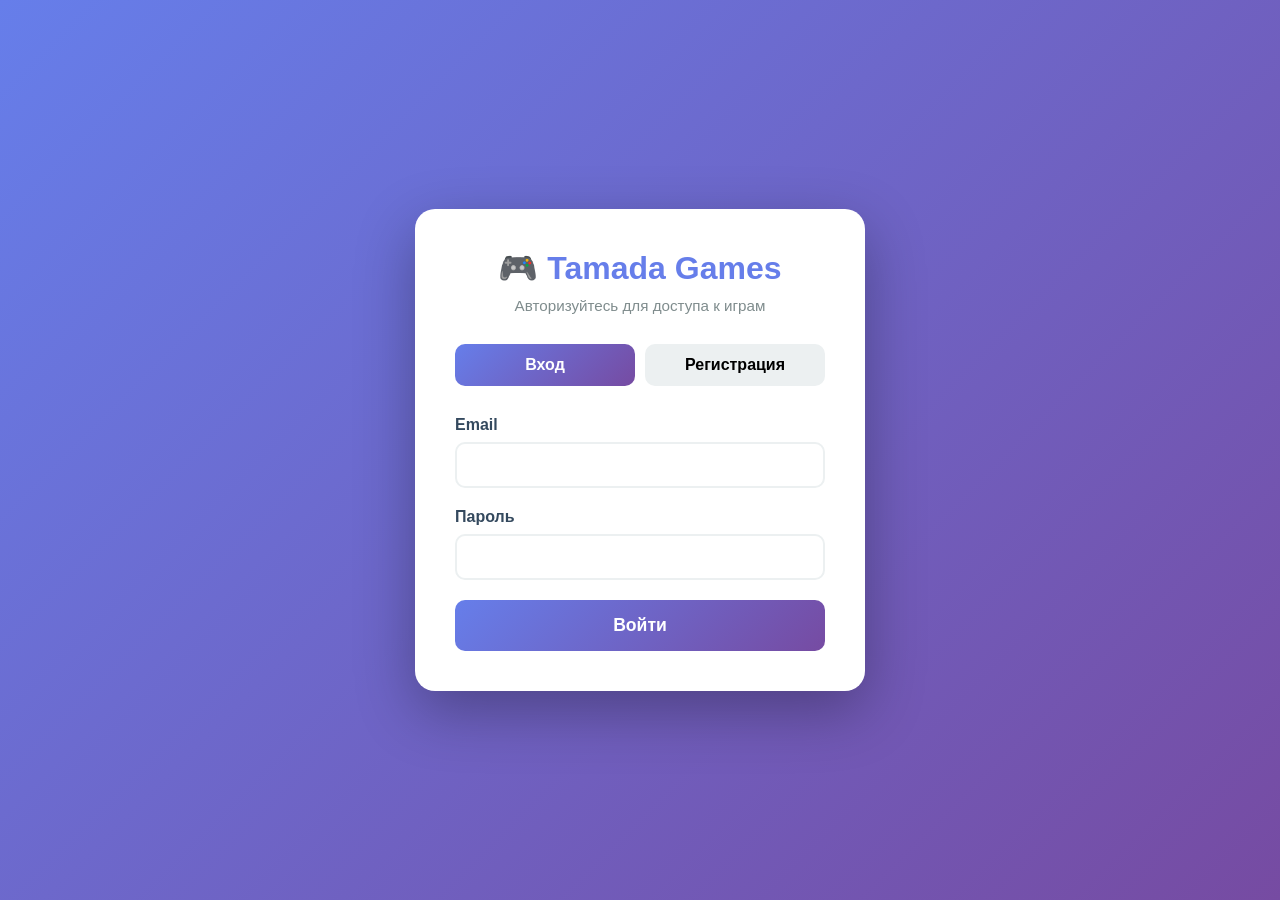
==== auth.html @ 8dcceb92 "Add files via upload" ====
<!DOCTYPE html>
<html lang="ru">
  <head>
    <meta charset="UTF-8" />
    <meta name="viewport" content="width=device-width, initial-scale=1.0" />
    <title>Авторизация - Tamada Games</title>
    <style>
      * {
        margin: 0;
        padding: 0;
        box-sizing: border-box;
      }

      body {
        font-family: "Segoe UI", Tahoma, Geneva, Verdana, sans-serif;
        background: linear-gradient(135deg, #667eea 0%, #764ba2 100%);
        min-height: 100vh;
        display: flex;
        align-items: center;
        justify-content: center;
        padding: 20px;
      }

      .auth-container {
        background: white;
        border-radius: 20px;
        box-shadow: 0 20px 60px rgba(0, 0, 0, 0.3);
        max-width: 450px;
        width: 100%;
        padding: 40px;
        animation: slideIn 0.5s ease-out;
      }

      @keyframes slideIn {
        from {
          opacity: 0;
          transform: translateY(-30px);
        }
        to {
          opacity: 1;
          transform: translateY(0);
        }
      }

      .logo {
        text-align: center;
        margin-bottom: 30px;
      }

      .logo h1 {
        color: #667eea;
        font-size: 2em;
        margin-bottom: 10px;
      }

      .logo p {
        color: #7f8c8d;
        font-size: 0.95em;
      }

      .tabs {
        display: flex;
        gap: 10px;
        margin-bottom: 30px;
      }

      .tab {
        flex: 1;
        padding: 12px;
        border: none;
        background: #ecf0f1;
        border-radius: 10px;
        cursor: pointer;
        font-size: 1em;
        font-weight: 600;
        transition: all 0.3s;
      }

      .tab.active {
        background: linear-gradient(135deg, #667eea 0%, #764ba2 100%);
        color: white;
      }

      .form-group {
        margin-bottom: 20px;
      }

      .form-group label {
        display: block;
        margin-bottom: 8px;
        color: #34495e;
        font-weight: 600;
      }

      .form-group input {
        width: 100%;
        padding: 12px 15px;
        border: 2px solid #ecf0f1;
        border-radius: 10px;
        font-size: 1em;
        transition: border 0.3s;
      }

      .form-group input:focus {
        outline: none;
        border-color: #667eea;
      }

      .btn {
        width: 100%;
        padding: 15px;
        border: none;
        border-radius: 10px;
        background: linear-gradient(135deg, #667eea 0%, #764ba2 100%);
        color: white;
        font-size: 1.1em;
        font-weight: 600;
        cursor: pointer;
        transition: transform 0.3s;
      }

      .btn:hover {
        transform: translateY(-2px);
      }

      .btn:disabled {
        opacity: 0.6;
        cursor: not-allowed;
      }

      .error-message {
        background: #ff6b6b;
        color: white;
        padding: 12px;
        border-radius: 10px;
        margin-bottom: 20px;
        display: none;
      }

      .success-message {
        background: #51cf66;
        color: white;
        padding: 12px;
        border-radius: 10px;
        margin-bottom: 20px;
        display: none;
      }

      .hidden {
        display: none;
      }

      .debug-info {
        margin-top: 20px;
        padding: 10px;
        background: #f8f9fa;
        border-radius: 5px;
        font-size: 0.9em;
        display: none;
      }
    </style>
  </head>
  <body>
    <div class="auth-container" id="authContainer">
      <div class="logo">
        <h1>🎮 Tamada Games</h1>
        <p>Авторизуйтесь для доступа к играм</p>
      </div>

      <div class="tabs">
        <button class="tab active" onclick="switchTab('login')">Вход</button>
        <button class="tab" onclick="switchTab('register')">Регистрация</button>
      </div>

      <div id="errorMessage" class="error-message"></div>
      <div id="successMessage" class="success-message"></div>

      <form id="loginForm" onsubmit="handleLogin(event)">
        <div class="form-group">
          <label>Email</label>
          <input type="email" id="loginEmail" required />
        </div>
        <div class="form-group">
          <label>Пароль</label>
          <input type="password" id="loginPassword" required />
        </div>
        <button type="submit" class="btn">Войти</button>
      </form>

      <form id="registerForm" class="hidden" onsubmit="handleRegister(event)">
        <div class="form-group">
          <label>Имя (необязательно)</label>
          <input type="text" id="registerName" />
        </div>
        <div class="form-group">
          <label>Email</label>
          <input type="email" id="registerEmail" required />
        </div>
        <div class="form-group">
          <label>Пароль</label>
          <input type="password" id="registerPassword" required minlength="6" />
        </div>
        <button type="submit" class="btn">Зарегистрироваться</button>
      </form>

      <div id="debugInfo" class="debug-info"></div>
    </div>

    <script src="global/scripts/auth.js"></script>
    <script>
      const API_URL = "/api";
      console.log("Auth page loaded, API_URL:", API_URL);

      // Show debug info
      function showDebug(message) {
        const debugDiv = document.getElementById("debugInfo");
        debugDiv.style.display = "block";
        debugDiv.innerHTML += message + "<br>";
        console.log(message);
      }

      window.onload = async () => {
        console.log("Window loaded");
        const token =
          localStorage.getItem("token") || sessionStorage.getItem("token");

        if (token) {
          console.log("Token found, verifying...");
          try {
            const response = await fetch(`${API_URL}/auth/verify.php`, {
              method: "GET",
              headers: {
                Authorization: `Bearer ${token}`,
                "Content-Type": "application/json",
              },
              credentials: "include",
            });

            console.log("Verify response status:", response.status);

            if (response.ok) {
              const data = await response.json();
              console.log("Verify response:", data);

              if (data.success) {
                console.log("Token valid, redirecting...");
                window.location.href = "/index.html";
                return;
              }
            }

            console.log("Token invalid, clearing...");
            localStorage.removeItem("token");
            sessionStorage.removeItem("token");
          } catch (error) {
            console.error("Token verification error:", error);
            localStorage.removeItem("token");
            sessionStorage.removeItem("token");
          }
        } else {
          console.log("No token found");
        }
      };

      function switchTab(tab) {
        const loginForm = document.getElementById("loginForm");
        const registerForm = document.getElementById("registerForm");
        const tabs = document.querySelectorAll(".tab");

        tabs.forEach((t) => t.classList.remove("active"));

        if (tab === "login") {
          loginForm.classList.remove("hidden");
          registerForm.classList.add("hidden");
          tabs[0].classList.add("active");
        } else {
          loginForm.classList.add("hidden");
          registerForm.classList.remove("hidden");
          tabs[1].classList.add("active");
        }

        clearMessages();
      }

      function showError(message) {
        console.error("Error:", message);
        const errorDiv = document.getElementById("errorMessage");
        errorDiv.textContent = message;
        errorDiv.style.display = "block";
        setTimeout(() => {
          errorDiv.style.display = "none";
        }, 5000);
      }

      function showSuccess(message) {
        console.log("Success:", message);
        const successDiv = document.getElementById("successMessage");
        successDiv.textContent = message;
        successDiv.style.display = "block";
        setTimeout(() => {
          successDiv.style.display = "none";
        }, 5000);
      }

      function clearMessages() {
        document.getElementById("errorMessage").style.display = "none";
        document.getElementById("successMessage").style.display = "none";
      }

      async function handleRegister(event) {
        event.preventDefault();
        clearMessages();
        console.log("Register form submitted");

        const name = document.getElementById("registerName").value;
        const email = document.getElementById("registerEmail").value;
        const password = document.getElementById("registerPassword").value;

        console.log("Registration data:", { name, email, password: "***" });

        try {
          const response = await fetch(`${API_URL}/auth/register.php`, {
            method: "POST",
            headers: {
              "Content-Type": "application/json",
            },
            body: JSON.stringify({ name, email, password }),
          });

          console.log("Register response status:", response.status);
          const data = await response.json();
          console.log("Register response data:", data);

          if (response.ok && data.success) {
            showSuccess("Регистрация успешна! Теперь войдите в систему.");
            setTimeout(() => {
              switchTab("login");
              document.getElementById("loginEmail").value = email;
            }, 2000);
          } else {
            showError(data.message || "Ошибка регистрации");
          }
        } catch (error) {
          console.error("Registration error:", error);
          showError("Ошибка сервера. Проверьте подключение.");
        }
      }

      async function handleLogin(event) {
        event.preventDefault();
        clearMessages();
        console.log("Login form submitted");

        const email = document.getElementById("loginEmail").value;
        const password = document.getElementById("loginPassword").value;

        console.log("Login data:", { email, password: "***" });

        try {
          const response = await fetch(`${API_URL}/auth/login.php`, {
            method: "POST",
            headers: {
              "Content-Type": "application/json",
            },
            credentials: "include",
            body: JSON.stringify({ email, password }),
          });

          console.log("Login response status:", response.status);
          const data = await response.json();
          console.log("Login response data:", data);

          if (response.ok && data.success && data.token) {
            console.log("Login successful, saving token");
            localStorage.setItem("token", data.token);
            showSuccess("Вход выполнен успешно!");

            setTimeout(() => {
              console.log("Redirecting to home...");
              window.location.href = "/index.html";
            }, 1000);
          } else {
            if (data.devices && data.devices.length > 0) {
              let message = data.message + "\n\nВаши устройства:\n";
              data.devices.forEach((device, index) => {
                const lastUsed = new Date(device.lastUsed).toLocaleString(
                  "ru-RU"
                );
                message += `${index + 1}. ${device.name} (${lastUsed})\n`;
              });
              showError(message);
            } else {
              showError(data.message || "Ошибка входа");
            }
          }
        } catch (error) {
          console.error("Login error:", error);
          showError(
            "Ошибка сервера. Проверьте подключение и убедитесь что PHP backend работает."
          );
        }
      }
    </script>
  </body>
</html>
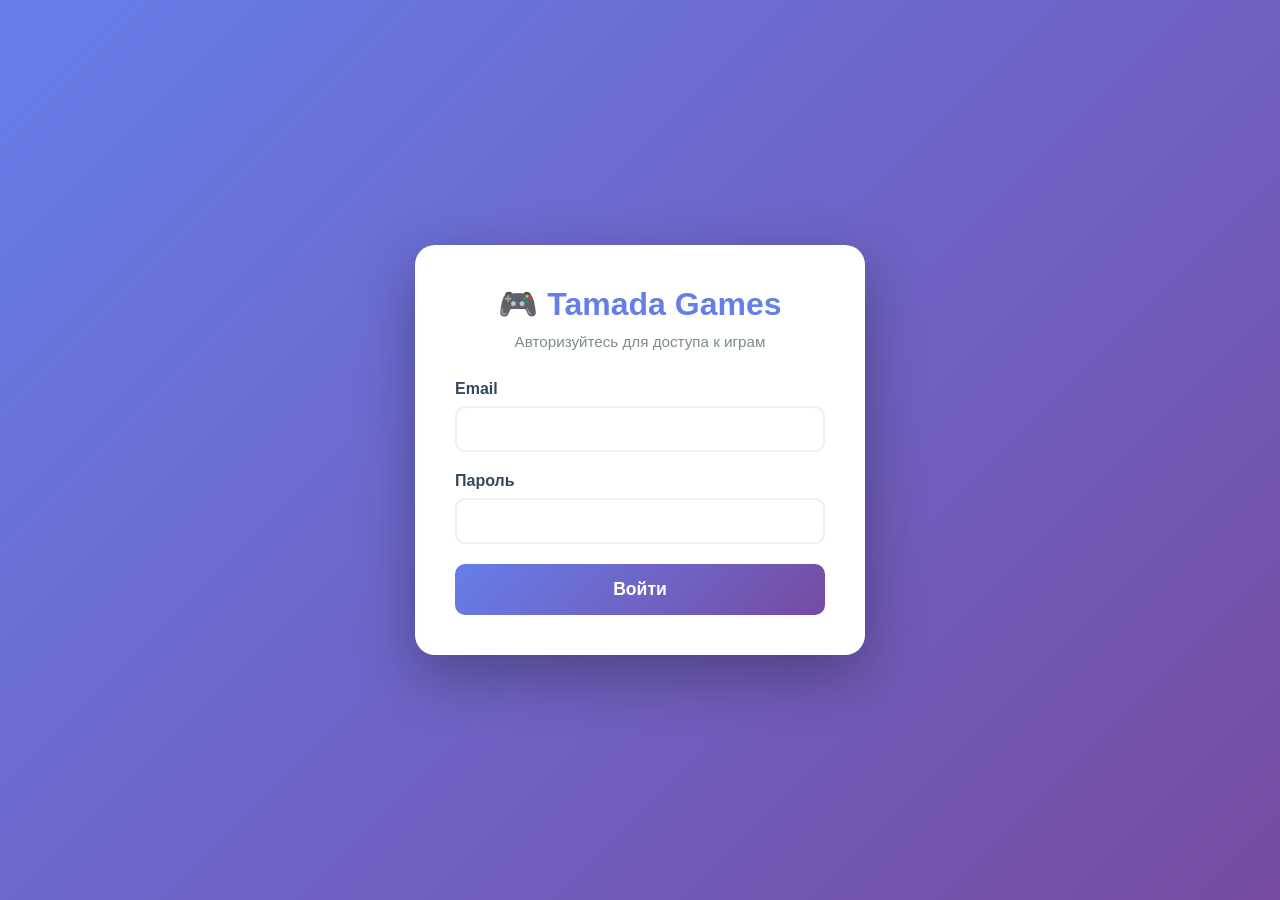
==== commit 828c7642: "Add files via upload" ====
--- a/auth.html
+++ b/auth.html
@@ -1,3 +1,4 @@
+<!-- auth.html -->
 <!DOCTYPE html>
 <html lang="ru">
   <head>
@@ -56,29 +57,6 @@
       .logo p {
         color: #7f8c8d;
         font-size: 0.95em;
-      }
-
-      .tabs {
-        display: flex;
-        gap: 10px;
-        margin-bottom: 30px;
-      }
-
-      .tab {
-        flex: 1;
-        padding: 12px;
-        border: none;
-        background: #ecf0f1;
-        border-radius: 10px;
-        cursor: pointer;
-        font-size: 1em;
-        font-weight: 600;
-        transition: all 0.3s;
-      }
-
-      .tab.active {
-        background: linear-gradient(135deg, #667eea 0%, #764ba2 100%);
-        color: white;
       }
 
       .form-group {
@@ -145,19 +123,6 @@
         margin-bottom: 20px;
         display: none;
       }
-
-      .hidden {
-        display: none;
-      }
-
-      .debug-info {
-        margin-top: 20px;
-        padding: 10px;
-        background: #f8f9fa;
-        border-radius: 5px;
-        font-size: 0.9em;
-        display: none;
-      }
     </style>
   </head>
   <body>
@@ -167,15 +132,10 @@
         <p>Авторизуйтесь для доступа к играм</p>
       </div>
 
-      <div class="tabs">
-        <button class="tab active" onclick="switchTab('login')">Вход</button>
-        <button class="tab" onclick="switchTab('register')">Регистрация</button>
-      </div>
-
       <div id="errorMessage" class="error-message"></div>
       <div id="successMessage" class="success-message"></div>
 
-      <form id="loginForm" onsubmit="handleLogin(event)">
+      <form id="loginForm">
         <div class="form-group">
           <label>Email</label>
           <input type="email" id="loginEmail" required />
@@ -186,220 +146,9 @@
         </div>
         <button type="submit" class="btn">Войти</button>
       </form>
-
-      <form id="registerForm" class="hidden" onsubmit="handleRegister(event)">
-        <div class="form-group">
-          <label>Имя (необязательно)</label>
-          <input type="text" id="registerName" />
-        </div>
-        <div class="form-group">
-          <label>Email</label>
-          <input type="email" id="registerEmail" required />
-        </div>
-        <div class="form-group">
-          <label>Пароль</label>
-          <input type="password" id="registerPassword" required minlength="6" />
-        </div>
-        <button type="submit" class="btn">Зарегистрироваться</button>
-      </form>
-
-      <div id="debugInfo" class="debug-info"></div>
     </div>
 
     <script src="global/scripts/auth.js"></script>
-    <script>
-      const API_URL = "/api";
-      console.log("Auth page loaded, API_URL:", API_URL);
-
-      // Show debug info
-      function showDebug(message) {
-        const debugDiv = document.getElementById("debugInfo");
-        debugDiv.style.display = "block";
-        debugDiv.innerHTML += message + "<br>";
-        console.log(message);
-      }
-
-      window.onload = async () => {
-        console.log("Window loaded");
-        const token =
-          localStorage.getItem("token") || sessionStorage.getItem("token");
-
-        if (token) {
-          console.log("Token found, verifying...");
-          try {
-            const response = await fetch(`${API_URL}/auth/verify.php`, {
-              method: "GET",
-              headers: {
-                Authorization: `Bearer ${token}`,
-                "Content-Type": "application/json",
-              },
-              credentials: "include",
-            });
-
-            console.log("Verify response status:", response.status);
-
-            if (response.ok) {
-              const data = await response.json();
-              console.log("Verify response:", data);
-
-              if (data.success) {
-                console.log("Token valid, redirecting...");
-                window.location.href = "/index.html";
-                return;
-              }
-            }
-
-            console.log("Token invalid, clearing...");
-            localStorage.removeItem("token");
-            sessionStorage.removeItem("token");
-          } catch (error) {
-            console.error("Token verification error:", error);
-            localStorage.removeItem("token");
-            sessionStorage.removeItem("token");
-          }
-        } else {
-          console.log("No token found");
-        }
-      };
-
-      function switchTab(tab) {
-        const loginForm = document.getElementById("loginForm");
-        const registerForm = document.getElementById("registerForm");
-        const tabs = document.querySelectorAll(".tab");
-
-        tabs.forEach((t) => t.classList.remove("active"));
-
-        if (tab === "login") {
-          loginForm.classList.remove("hidden");
-          registerForm.classList.add("hidden");
-          tabs[0].classList.add("active");
-        } else {
-          loginForm.classList.add("hidden");
-          registerForm.classList.remove("hidden");
-          tabs[1].classList.add("active");
-        }
-
-        clearMessages();
-      }
-
-      function showError(message) {
-        console.error("Error:", message);
-        const errorDiv = document.getElementById("errorMessage");
-        errorDiv.textContent = message;
-        errorDiv.style.display = "block";
-        setTimeout(() => {
-          errorDiv.style.display = "none";
-        }, 5000);
-      }
-
-      function showSuccess(message) {
-        console.log("Success:", message);
-        const successDiv = document.getElementById("successMessage");
-        successDiv.textContent = message;
-        successDiv.style.display = "block";
-        setTimeout(() => {
-          successDiv.style.display = "none";
-        }, 5000);
-      }
-
-      function clearMessages() {
-        document.getElementById("errorMessage").style.display = "none";
-        document.getElementById("successMessage").style.display = "none";
-      }
-
-      async function handleRegister(event) {
-        event.preventDefault();
-        clearMessages();
-        console.log("Register form submitted");
-
-        const name = document.getElementById("registerName").value;
-        const email = document.getElementById("registerEmail").value;
-        const password = document.getElementById("registerPassword").value;
-
-        console.log("Registration data:", { name, email, password: "***" });
-
-        try {
-          const response = await fetch(`${API_URL}/auth/register.php`, {
-            method: "POST",
-            headers: {
-              "Content-Type": "application/json",
-            },
-            body: JSON.stringify({ name, email, password }),
-          });
-
-          console.log("Register response status:", response.status);
-          const data = await response.json();
-          console.log("Register response data:", data);
-
-          if (response.ok && data.success) {
-            showSuccess("Регистрация успешна! Теперь войдите в систему.");
-            setTimeout(() => {
-              switchTab("login");
-              document.getElementById("loginEmail").value = email;
-            }, 2000);
-          } else {
-            showError(data.message || "Ошибка регистрации");
-          }
-        } catch (error) {
-          console.error("Registration error:", error);
-          showError("Ошибка сервера. Проверьте подключение.");
-        }
-      }
-
-      async function handleLogin(event) {
-        event.preventDefault();
-        clearMessages();
-        console.log("Login form submitted");
-
-        const email = document.getElementById("loginEmail").value;
-        const password = document.getElementById("loginPassword").value;
-
-        console.log("Login data:", { email, password: "***" });
-
-        try {
-          const response = await fetch(`${API_URL}/auth/login.php`, {
-            method: "POST",
-            headers: {
-              "Content-Type": "application/json",
-            },
-            credentials: "include",
-            body: JSON.stringify({ email, password }),
-          });
-
-          console.log("Login response status:", response.status);
-          const data = await response.json();
-          console.log("Login response data:", data);
-
-          if (response.ok && data.success && data.token) {
-            console.log("Login successful, saving token");
-            localStorage.setItem("token", data.token);
-            showSuccess("Вход выполнен успешно!");
-
-            setTimeout(() => {
-              console.log("Redirecting to home...");
-              window.location.href = "/index.html";
-            }, 1000);
-          } else {
-            if (data.devices && data.devices.length > 0) {
-              let message = data.message + "\n\nВаши устройства:\n";
-              data.devices.forEach((device, index) => {
-                const lastUsed = new Date(device.lastUsed).toLocaleString(
-                  "ru-RU"
-                );
-                message += `${index + 1}. ${device.name} (${lastUsed})\n`;
-              });
-              showError(message);
-            } else {
-              showError(data.message || "Ошибка входа");
-            }
-          }
-        } catch (error) {
-          console.error("Login error:", error);
-          showError(
-            "Ошибка сервера. Проверьте подключение и убедитесь что PHP backend работает."
-          );
-        }
-      }
-    </script>
+    <script src="global/scripts/login.js"></script>
   </body>
 </html>
